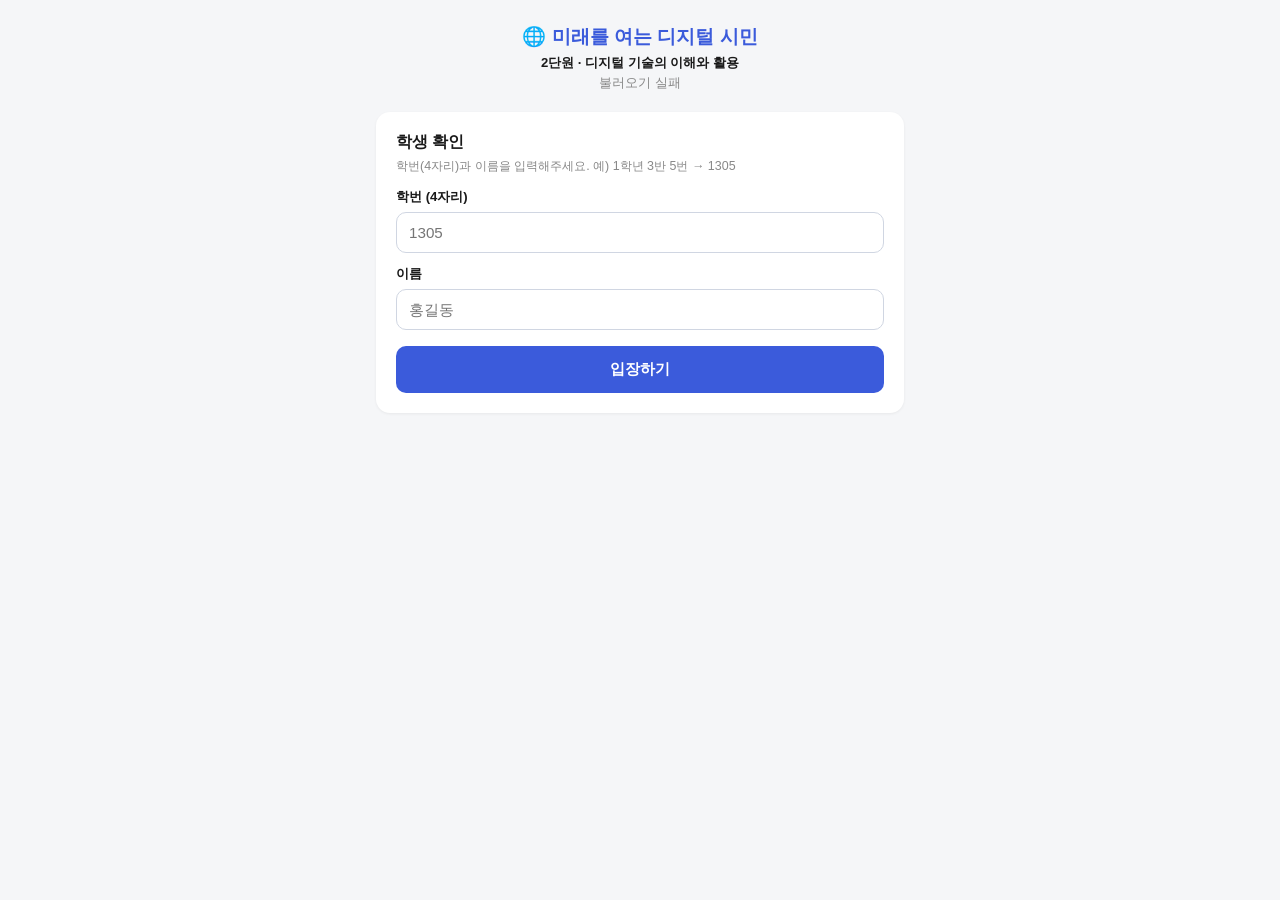
==== session1-1.html @ 06658808 "디지털 시민 2단원 상호작용 사이트 초기 구축 Co-Authored-By: Claude Opus 5.5 <noreply@anthropic.com>" ====
<!DOCTYPE html>
<html lang="ko">
<head>
<meta charset="UTF-8">
<meta name="viewport" content="width=device-width, initial-scale=1.0">
<title>1차시 ① 상황 이해하기 — 디지털 시민</title>
<link rel="stylesheet" href="common.css">
<style>
.comic { display: flex; flex-direction: column; gap: 8px; }
.bubble { background: var(--bg); border-radius: 12px; padding: 10px 12px; font-size: 0.86rem; line-height: 1.55; }
.bubble.sys { background: #fff1f0; color: #c0392b; font-weight: 600; }
.progress { height: 10px; border-radius: 6px; background: #eee; overflow: hidden; margin-top: 6px; }
.progress div { width: 8%; height: 100%; background: var(--danger); }
</style>
</head>
<body>
<div class="wrap">
  <div id="dc-head"></div>

  <div class="concept">
    <h3>📱 생활 속 문제 발견 (p.28)</h3>
    <div class="comic">
      <div class="bubble">📂 학습 정리 자료(<b>800MB</b>)를 반 친구들에게 블루투스로 보내려고 한다.</div>
      <div class="bubble sys">🔵 첫 번째 친구 전송 완료… 전송 속도: 매우 느림
        <div class="progress"><div></div></div><span class="dc-muted">8%</span></div>
      <div class="bubble">⏰ 곧 수업이 시작되는데… <b>여러 명에게 빠르게 보내는 방법은 없을까?</b></div>
    </div>
    <p style="margin:10px 0 0">사진 보내기, 자료 전달, 함께 파일 편집은 이제 일상이에요. 하지만 같은 파일이라도 상황에 따라 <b>더 적합한 방법</b>이 따로 있어요.</p>
  </div>

  <div id="form"></div>
  <div id="board"></div>
</div>

<script src="session.js"></script>
<script src="dc.js"></script>
<script>
const FIELDS = [
  { id: 'why', type: 'textarea', short: '블루투스를 고른 이유', label: '1. 학습 정리 자료를 블루투스로 보내려고 한 이유는 무엇일까?' },
  { id: 'better', type: 'textarea', short: '더 나은 방법', label: '2. 여러 명에게 대용량 자료를 보낼 때, 더 나은 방법은 무엇일까?', hint: '그 방법이 왜 더 나은지 까닭도 함께 적어 보세요.' },
];
DC.start({ title: '1차시 ① 상황 이해하기', subtitle: '디지털 도구, 어떻게 사용해야 할까?' }).then(() => {
  DC.form({ mount: '#form', key: 's1/situation', title: '✏️ 내 생각 적기', fields: FIELDS, required: ['why', 'better'] });
  DC.board({ mount: '#board', key: 's1/situation', title: '👀 우리 반 친구들의 생각', hint: '공감 가는 생각에 ❤️, 궁금한 점은 댓글로 물어보세요.', fields: FIELDS, sort: 'likes' });
});
</script>
</body>
</html>
---- common.css ----
* { box-sizing: border-box; }
:root {
  --bg: #f5f6f8; --surface: #ffffff; --text: #1a1a1a; --text-muted: #888888;
  --border: #d0d6e2; --accent: #3b5bdb; --accent-soft: #e7ecff; --danger: #c0392b; --danger-soft: #fdecea;
}
body {
  margin: 0; font-family: -apple-system, "Apple SD Gothic Neo", "Malgun Gothic", sans-serif;
  background: var(--bg); color: var(--text);
}
.wrap { max-width: 560px; margin: 0 auto; padding: 24px 16px 60px; }
.header { text-align: center; margin-bottom: 20px; }
.header h1 { font-size: 1.2rem; margin: 0 0 4px; color: var(--accent); }
.header p { font-size: 0.82rem; color: var(--text-muted); margin: 0; }

.card { background: var(--surface); border-radius: 14px; padding: 20px; margin-bottom: 14px; box-shadow: 0 1px 3px rgba(0,0,0,0.06); }
.card h2 { font-size: 0.98rem; margin: 0 0 4px; color: var(--text); }
.card .hint { font-size: 0.78rem; color: var(--text-muted); margin: 0 0 12px; line-height: 1.5; }

label.field-label { display: block; font-size: 0.82rem; font-weight: 700; color: var(--text); margin: 12px 0 6px; }
label.field-label:first-child { margin-top: 0; }
input[type=text], input[type=tel], input[type=password], textarea {
  width: 100%; padding: 11px 12px; border: 1.5px solid var(--border); border-radius: 10px;
  font-size: 0.95rem; font-family: inherit; background: var(--surface); color: var(--text); outline: none;
}
textarea { resize: vertical; min-height: 70px; }
input:focus, textarea:focus { border-color: var(--accent); }

.btn {
  width: 100%; padding: 13px; border: none; border-radius: 10px; background: var(--accent); color: #fff;
  font-size: 0.95rem; font-weight: 700; cursor: pointer; margin-top: 16px;
}
.btn:disabled { opacity: 0.45; cursor: default; }
.btn.secondary { background: var(--accent-soft); color: var(--accent); }
.btn.small { width: auto; padding: 8px 14px; font-size: 0.82rem; margin-top: 0; }
.btn.danger-outline { background: #fff; color: var(--danger); border: 1.5px solid var(--danger-soft); }

.error-msg { font-size: 0.82rem; color: var(--danger); background: var(--danger-soft); border-radius: 8px; padding: 8px 10px; margin-top: 10px; display: none; }
.error-msg.show { display: block; }
.ok-msg { font-size: 0.82rem; color: var(--accent); background: var(--accent-soft); border-radius: 8px; padding: 8px 10px; margin-top: 10px; display: none; }
.ok-msg.show { display: block; }

.who-banner {
  display: flex; align-items: center; justify-content: space-between; gap: 10px; flex-wrap: wrap;
  background: var(--accent-soft); color: var(--accent); border-radius: 10px; padding: 10px 14px;
  font-size: 0.85rem; font-weight: 600; margin-bottom: 16px;
}
.who-banner .links { display: flex; gap: 12px; }
.who-banner button, .who-banner a { background: none; border: none; color: var(--accent); font-size: 0.78rem; cursor: pointer; text-decoration: underline; font-weight: 400; padding: 0; }

.loading-state { text-align: center; padding: 40px 0; color: var(--text-muted); font-size: 0.9rem; }
.empty-state { text-align: center; color: var(--text-muted); padding: 40px 0; font-size: 0.88rem; }

.checklist { font-size: 0.8rem; color: var(--text-muted); line-height: 1.7; background: var(--bg); border-radius: 8px; padding: 10px 14px; margin: 8px 0 4px; }

/* ---------- 디지털 시민 공용 (dc.js) ---------- */
.dc-hint { font-size: 0.76rem; color: var(--text-muted); margin: -2px 0 6px; line-height: 1.5; }
.dc-example { font-size: 0.76rem; color: #5c6b8a; background: #f2f4fa; border-radius: 8px; padding: 6px 10px; margin: 0 0 6px; line-height: 1.5; }
.dc-info { font-size: 0.85rem; line-height: 1.65; background: #fff8e6; border-left: 4px solid #f0b429; border-radius: 8px; padding: 10px 12px; margin: 12px 0; }
.dc-group { border: 1.5px dashed var(--border); border-radius: 12px; padding: 12px 14px; margin: 14px 0; }
.dc-group-title { font-weight: 800; font-size: 0.9rem; color: var(--accent); margin-bottom: 2px; }
.dc-affix { display: flex; align-items: center; gap: 6px; flex-wrap: wrap; }
.dc-affix input, .dc-affix textarea { flex: 1; min-width: 150px; }
.dc-affix span { font-size: 0.85rem; color: var(--text-muted); }
.dc-choices { display: flex; flex-wrap: wrap; gap: 8px; }
.dc-choices.col { flex-direction: column; }
.dc-choice { display: flex; align-items: center; gap: 6px; border: 1.5px solid var(--border); border-radius: 10px; padding: 8px 12px; cursor: pointer; font-size: 0.86rem; background: var(--surface); }
.dc-choice:has(input:checked) { border-color: var(--accent); background: var(--accent-soft); color: var(--accent); font-weight: 700; }
.dc-choices.stars .dc-choice { color: #f0a500; letter-spacing: 1px; }
.dc-saved { margin-top: 14px; background: #f6f8fc; border: 1px solid #e1e6f2; border-radius: 10px; padding: 10px 12px; font-size: 0.82rem; }
.dc-saved-title { font-weight: 700; margin-bottom: 6px; }
.dc-saved-row, .dc-post-row { margin: 6px 0; line-height: 1.55; }
.dc-saved-row b, .dc-post-row b { display: block; font-size: 0.74rem; color: var(--accent); }
.dc-muted { color: var(--text-muted); font-size: 0.78rem; font-weight: 400; }
.dc-board { margin: 18px 0; }
.dc-board-title { font-weight: 800; font-size: 1rem; margin-bottom: 4px; }
.dc-ban-select { width: 100%; padding: 9px; border-radius: 10px; border: 1.5px solid var(--accent); margin-bottom: 8px; font-family: inherit; }
.dc-locked { text-align: center; background: var(--surface); border-radius: 12px; padding: 22px 14px; color: var(--text-muted); font-size: 0.88rem; }
.sort-row { display: flex; gap: 8px; margin-bottom: 12px; }
.sort-btn { flex: 1; padding: 8px; border-radius: 10px; border: 1.5px solid var(--border); background: var(--surface); color: var(--text-muted); font-size: 0.82rem; font-weight: 600; cursor: pointer; }
.sort-btn.active { background: var(--accent); color: #fff; border-color: var(--accent); }
.post-card { background: var(--surface); border-radius: 14px; padding: 16px; margin-bottom: 12px; box-shadow: 0 1px 3px rgba(0,0,0,0.06); font-size: 0.88rem; }
.post-card.mine { box-shadow: 0 0 0 2px var(--accent-soft), 0 1px 3px rgba(0,0,0,0.06); }
.post-author { font-size: 0.78rem; color: var(--text-muted); margin-bottom: 6px; }
.me-tag { background: var(--accent); color: #fff; border-radius: 6px; padding: 0 6px; font-size: 0.7rem; }
.post-actions { display: flex; align-items: center; gap: 10px; margin: 10px 0 8px; }
.like-btn { padding: 6px 12px; border-radius: 999px; border: 1.5px solid var(--border); background: var(--surface); font-size: 0.82rem; cursor: pointer; font-weight: 600; }
.like-btn.liked { background: #fdecea; border-color: #f2b8ae; color: var(--danger); }
.like-names { font-size: 0.72rem; color: var(--text-muted); flex: 1; }
.comment-list { display: flex; flex-direction: column; gap: 4px; margin-bottom: 6px; }
.comment-row { display: flex; align-items: baseline; gap: 6px; font-size: 0.82rem; line-height: 1.5; }
.comment-row .comment-text { flex: 1; }
.comment-row b { color: var(--accent); }
.comment-del-btn { background: none; border: none; color: var(--text-muted); font-size: 0.7rem; cursor: pointer; }
.comment-input-row { display: flex; gap: 6px; }
.comment-input-row input { flex: 1; padding: 8px 10px; font-size: 0.84rem; }
.comment-input-row button { padding: 8px 12px; border: none; border-radius: 8px; background: var(--accent); color: #fff; font-size: 0.8rem; font-weight: 700; cursor: pointer; white-space: nowrap; }
.dc-bars { background: var(--surface); border-radius: 12px; padding: 12px 14px; margin-bottom: 12px; }
.dc-bars-title { font-weight: 700; font-size: 0.86rem; margin-bottom: 8px; }
.dc-bar-row { display: grid; grid-template-columns: minmax(80px, 38%) 1fr 42px; align-items: center; gap: 8px; margin: 5px 0; font-size: 0.8rem; }
.dc-bar-track { background: #eef1f7; border-radius: 6px; height: 14px; overflow: hidden; }
.dc-bar-fill { background: var(--accent); height: 100%; border-radius: 6px; transition: width .4s; }
.dc-bar-row.hl .dc-bar-fill { background: #2f9e44; }
.dc-bar-val { text-align: right; color: var(--text-muted); }
.concept { background: var(--surface); border-radius: 14px; padding: 16px 18px; margin-bottom: 14px; box-shadow: 0 1px 3px rgba(0,0,0,0.06); font-size: 0.88rem; line-height: 1.7; }
.concept h3 { margin: 0 0 6px; font-size: 0.95rem; color: var(--accent); }
.concept table { width: 100%; border-collapse: collapse; font-size: 0.8rem; margin: 8px 0; }
.concept th, .concept td { border: 1px solid #e1e6f2; padding: 6px 8px; text-align: left; vertical-align: top; }
.concept th { background: #f2f4fa; }
.tabs { display: flex; gap: 6px; overflow-x: auto; margin-bottom: 14px; position: sticky; top: 0; background: var(--bg); padding: 6px 0; z-index: 5; }
.tab-btn { flex: none; padding: 8px 12px; border-radius: 999px; border: 1.5px solid var(--border); background: var(--surface); font-size: 0.8rem; font-weight: 700; color: var(--text-muted); cursor: pointer; }
.tab-btn.active { background: var(--accent); border-color: var(--accent); color: #fff; }
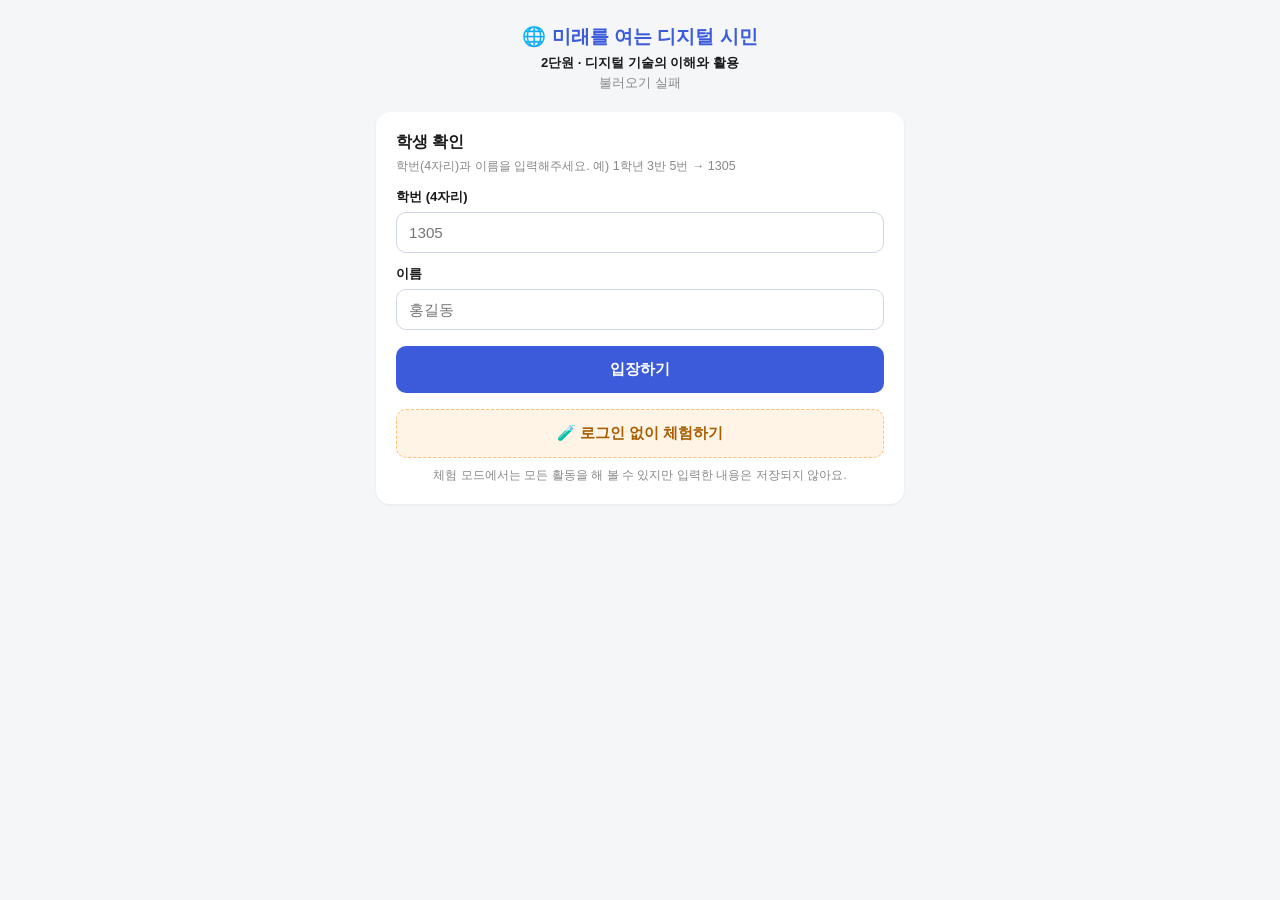
==== commit d4bda387: "로그인 없이 체험하기(저장 안 되는 체험 모드) 추가, 공용 파일 캐시 버전 쿼리 Co-Authored-By: Claude Opus 5.5 <noreply@anthropic.com" ====
--- a/session1-1.html
+++ b/session1-1.html
@@ -4,7 +4,7 @@
 <meta charset="UTF-8">
 <meta name="viewport" content="width=device-width, initial-scale=1.0">
 <title>1차시 ① 상황 이해하기 — 디지털 시민</title>
-<link rel="stylesheet" href="common.css">
+<link rel="stylesheet" href="common.css?v=2">
 <style>
 .comic { display: flex; flex-direction: column; gap: 8px; }
 .bubble { background: var(--bg); border-radius: 12px; padding: 10px 12px; font-size: 0.86rem; line-height: 1.55; }
@@ -32,8 +32,8 @@
   <div id="board"></div>
 </div>
 
-<script src="session.js"></script>
-<script src="dc.js"></script>
+<script src="session.js?v=2"></script>
+<script src="dc.js?v=2"></script>
 <script>
 const FIELDS = [
   { id: 'why', type: 'textarea', short: '블루투스를 고른 이유', label: '1. 학습 정리 자료를 블루투스로 보내려고 한 이유는 무엇일까?' },
--- a/common.css
+++ b/common.css
@@ -109,3 +109,6 @@
 .tabs { display: flex; gap: 6px; overflow-x: auto; margin-bottom: 14px; position: sticky; top: 0; background: var(--bg); padding: 6px 0; z-index: 5; }
 .tab-btn { flex: none; padding: 8px 12px; border-radius: 999px; border: 1.5px solid var(--border); background: var(--surface); font-size: 0.8rem; font-weight: 700; color: var(--text-muted); cursor: pointer; }
 .tab-btn.active { background: var(--accent); border-color: var(--accent); color: #fff; }
+
+.dc-guest-bar { background: #fff4e6; border: 1.5px solid #ffc078; color: #a85d00; border-radius: 10px; padding: 9px 12px; font-size: 0.8rem; line-height: 1.55; margin: -6px 0 16px; }
+.btn.guest { background: #fff4e6; color: #a85d00; border: 1.5px dashed #ffc078; }
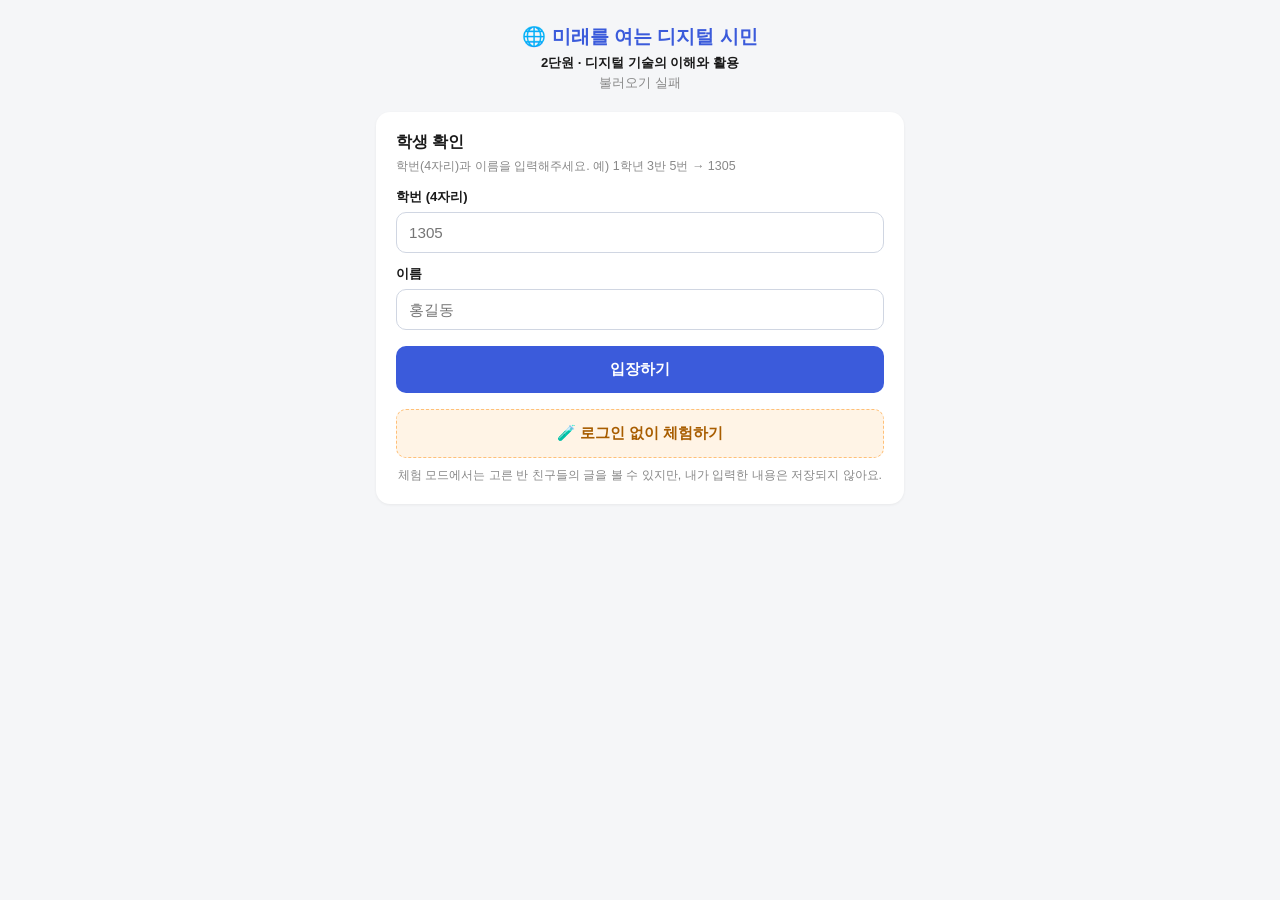
==== commit 1aa97476: "체험 모드: 입장 시 반 선택, 그 반 친구들 글 열람(체험자 입력은 계속 저장 안 됨) Co-Authored-By: Claude Opus 5.5 <noreply@anthropic" ====
--- a/session1-1.html
+++ b/session1-1.html
@@ -4,7 +4,7 @@
 <meta charset="UTF-8">
 <meta name="viewport" content="width=device-width, initial-scale=1.0">
 <title>1차시 ① 상황 이해하기 — 디지털 시민</title>
-<link rel="stylesheet" href="common.css?v=2">
+<link rel="stylesheet" href="common.css?v=4">
 <style>
 .comic { display: flex; flex-direction: column; gap: 8px; }
 .bubble { background: var(--bg); border-radius: 12px; padding: 10px 12px; font-size: 0.86rem; line-height: 1.55; }
@@ -32,8 +32,8 @@
   <div id="board"></div>
 </div>
 
-<script src="session.js?v=2"></script>
-<script src="dc.js?v=2"></script>
+<script src="session.js?v=4"></script>
+<script src="dc.js?v=4"></script>
 <script>
 const FIELDS = [
   { id: 'why', type: 'textarea', short: '블루투스를 고른 이유', label: '1. 학습 정리 자료를 블루투스로 보내려고 한 이유는 무엇일까?' },
